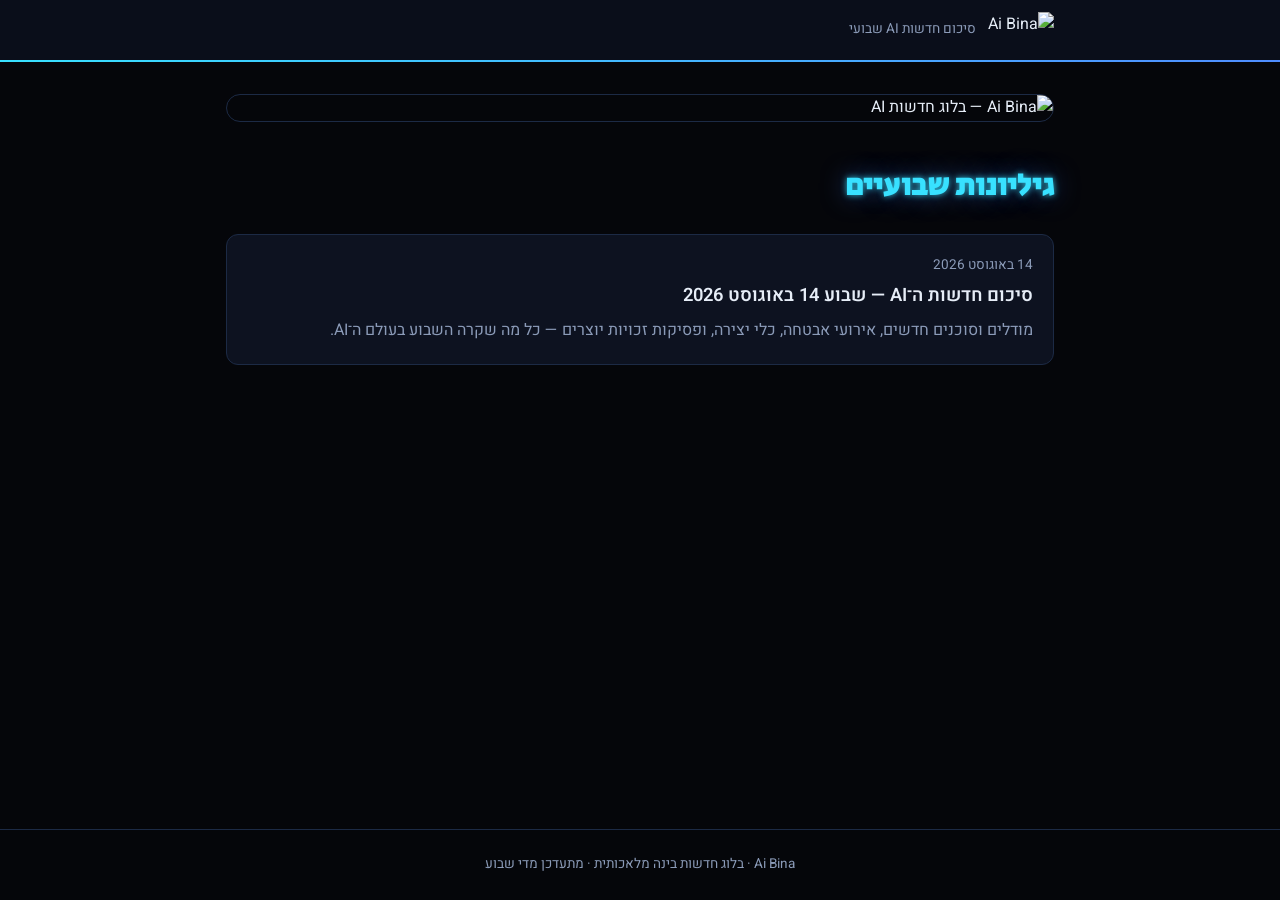
==== index.html @ dc97f465 "feat: homepage with hero and editions list" ====
<!DOCTYPE html>
<html lang="he" dir="rtl">
<head>
<meta charset="UTF-8">
<meta name="viewport" content="width=device-width, initial-scale=1">
<title>Ai Bina — חדשות AI</title>
<meta name="description" content="בלוג חדשות AI בעברית — סיכום שבועי של כל מה שחשוב בעולם הבינה המלאכותית.">
<link rel="preconnect" href="https://fonts.googleapis.com">
<link rel="preconnect" href="https://fonts.gstatic.com" crossorigin>
<link href="https://fonts.googleapis.com/css2?family=Secular+One&family=Heebo:wght@400;600&display=swap" rel="stylesheet">
<link rel="stylesheet" href="/assets/style.css">
</head>
<body>
<header>
  <a class="header-inner" href="/">
    <img class="logo" src="/assets/ai_bina_logo.jpeg" alt="Ai Bina">
    <span class="tagline">סיכום חדשות AI שבועי</span>
  </a>
  <div class="neon-line" aria-hidden="true"></div>
</header>

<main>
  <div class="hero">
    <img src="/assets/main_picture.jpeg" alt="Ai Bina — בלוג חדשות AI">
  </div>

  <h1 class="neon-text">גיליונות שבועיים</h1>
  <ul class="editions">
    <li>
      <a class="edition-card" href="/posts/2026-08-14">
        <div class="edition-date">14 באוגוסט 2026</div>
        <h2 class="edition-title">סיכום חדשות ה־AI — שבוע 14 באוגוסט 2026</h2>
        <p class="edition-desc">מודלים וסוכנים חדשים, אירועי אבטחה, כלי יצירה, ופסיקות זכויות יוצרים — כל מה שקרה השבוע בעולם ה־AI.</p>
      </a>
    </li>
  </ul>
</main>

<footer>
  Ai Bina · בלוג חדשות בינה מלאכותית · מתעדכן מדי שבוע
</footer>
</body>
</html>
---- assets/style.css ----
:root {
  --bg: #05060a;
  --surface: #0d1220;
  --border: #1c2a45;
  --text: #e6edf7;
  --muted: #8b9bb8;
  --neon-cyan: #38e1ff;
  --neon-blue: #4f8dff;
  --neon-purple: #a855f7;
  --font-body: "Heebo", sans-serif;
  --font-display: "Secular One", sans-serif;
}

* {
  box-sizing: border-box;
}

html {
  overflow-x: hidden;
}

body {
  margin: 0;
  background: var(--bg);
  color: var(--text);
  font-family: var(--font-body);
  line-height: 1.6;
  min-height: 100vh;
  display: flex;
  flex-direction: column;
}

a {
  color: inherit;
}

:focus-visible {
  outline: 2px solid var(--neon-cyan);
  outline-offset: 2px;
}

/* Header */
header {
  position: sticky;
  top: 0;
  z-index: 10;
  background: rgba(13, 18, 32, 0.75);
  backdrop-filter: blur(8px);
}

.header-inner {
  max-width: 860px;
  margin: 0 auto;
  padding: 0.75rem 1rem;
  display: flex;
  align-items: center;
  gap: 0.75rem;
  text-decoration: none;
}

.logo {
  height: 36px;
  width: auto;
  border-radius: 4px;
  display: block;
}

.tagline {
  font-size: 0.85rem;
  color: var(--muted);
}

@media (max-width: 560px) {
  .tagline {
    display: none;
  }
}

/* Signature element: the "power cable" feeding the neon sign */
.neon-line {
  height: 2px;
  background: linear-gradient(90deg, var(--neon-cyan), var(--neon-blue), var(--neon-purple), var(--neon-cyan));
  background-size: 300% 100%;
  animation: neon-flow 8s linear infinite;
}

@keyframes neon-flow {
  from {
    background-position: 0% 0;
  }
  to {
    background-position: 300% 0;
  }
}

@media (prefers-reduced-motion: reduce) {
  .neon-line {
    animation: none;
  }
}

/* Main content */
main {
  flex: 1;
  max-width: 860px;
  margin: 0 auto;
  width: 100%;
  padding: 2rem 1rem;
}

.hero {
  overflow: hidden;
  border-radius: 1rem;
  border: 1px solid var(--border);
  margin-bottom: 2.5rem;
}

.hero img {
  display: block;
  width: 100%;
  height: auto;
}

.neon-text {
  font-family: var(--font-display);
  color: var(--neon-cyan);
  text-shadow: 0 0 6px rgba(56, 225, 255, 0.8), 0 0 24px rgba(79, 141, 255, 0.5);
}

h1.neon-text {
  font-size: 1.9rem;
  margin: 0 0 1.5rem;
}

/* Editions list */
.editions {
  list-style: none;
  margin: 0;
  padding: 0;
  display: flex;
  flex-direction: column;
  gap: 1rem;
}

.edition-card {
  display: block;
  border: 1px solid var(--border);
  background: var(--surface);
  border-radius: 0.75rem;
  padding: 1.25rem;
  text-decoration: none;
  transition: border-color 0.2s ease, box-shadow 0.2s ease;
}

.edition-card:hover,
.edition-card:focus-visible {
  border-color: var(--neon-cyan);
  box-shadow: 0 0 20px rgba(56, 225, 255, 0.15);
}

.edition-date {
  font-size: 0.85rem;
  color: var(--muted);
  margin-bottom: 0.25rem;
}

.edition-title {
  font-size: 1.15rem;
  font-weight: 600;
  margin: 0;
}

.edition-desc {
  margin: 0.5rem 0 0;
  color: var(--muted);
}

/* Post page */
.back-link {
  display: inline-block;
  font-size: 0.9rem;
  color: var(--muted);
  text-decoration: none;
  margin-bottom: 1rem;
}

.back-link:hover,
.back-link:focus-visible {
  color: var(--neon-cyan);
}

.post-body h2 {
  font-family: var(--font-display);
  color: var(--neon-purple);
  font-size: 1.5rem;
  margin-top: 2.5rem;
  border-bottom: 1px solid var(--border);
  padding-bottom: 0.4rem;
}

.post-body h2:first-child {
  margin-top: 0;
}

.post-body h3 {
  font-family: var(--font-display);
  color: var(--neon-cyan);
  font-size: 1.15rem;
  margin-top: 1.8rem;
  margin-bottom: 0.5rem;
}

.post-body p {
  margin: 0.5rem 0 1.2rem;
}

.post-body strong {
  color: var(--neon-cyan);
  font-weight: 700;
}

/* Latin/code fragments inside RTL Hebrew text */
code,
.ltr {
  direction: ltr;
  unicode-bidi: isolate;
  display: inline-block;
}

code {
  background: var(--surface);
  border: 1px solid var(--border);
  border-radius: 4px;
  padding: 0 0.3em;
  font-size: 0.9em;
  font-family: ui-monospace, "SF Mono", Menlo, monospace;
}

/* Footer */
footer {
  border-top: 1px solid var(--border);
  padding: 1.5rem 1rem;
  text-align: center;
  font-size: 0.85rem;
  color: var(--muted);
}
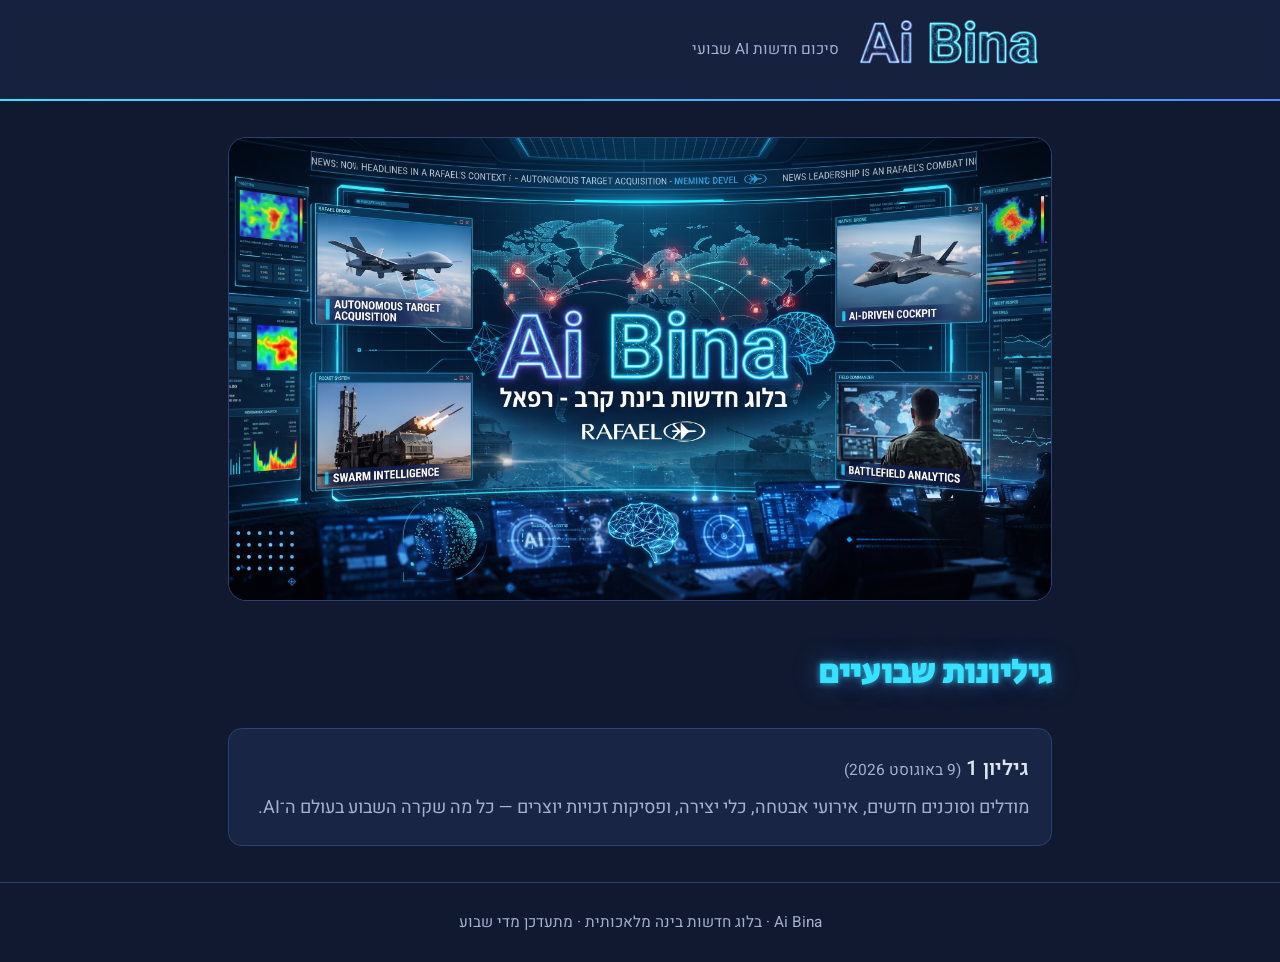
==== commit 6433a923: "feat: redesign weekly post — issue numbering, collapsible items, TOC, palette - Rename first edition" ====
--- a/index.html
+++ b/index.html
@@ -8,12 +8,12 @@
 <link rel="preconnect" href="https://fonts.googleapis.com">
 <link rel="preconnect" href="https://fonts.gstatic.com" crossorigin>
 <link href="https://fonts.googleapis.com/css2?family=Secular+One&family=Heebo:wght@400;600&display=swap" rel="stylesheet">
-<link rel="stylesheet" href="/assets/style.css">
+<link rel="stylesheet" href="assets/style.css">
 </head>
 <body>
 <header>
-  <a class="header-inner" href="/">
-    <img class="logo" src="/assets/ai_bina_logo.jpeg" alt="Ai Bina">
+  <a class="header-inner" href="index.html">
+    <img class="logo" src="assets/ai_bina_logo.png" alt="Ai Bina">
     <span class="tagline">סיכום חדשות AI שבועי</span>
   </a>
   <div class="neon-line" aria-hidden="true"></div>
@@ -21,15 +21,14 @@
 
 <main>
   <div class="hero">
-    <img src="/assets/main_picture.jpeg" alt="Ai Bina — בלוג חדשות AI">
+    <img src="assets/main_picture.jpeg" alt="Ai Bina — בלוג חדשות AI">
   </div>
 
   <h1 class="neon-text">גיליונות שבועיים</h1>
   <ul class="editions">
     <li>
-      <a class="edition-card" href="/posts/2026-08-14">
-        <div class="edition-date">14 באוגוסט 2026</div>
-        <h2 class="edition-title">סיכום חדשות ה־AI — שבוע 14 באוגוסט 2026</h2>
+      <a class="edition-card" href="posts/2026-08-09.html">
+        <h2 class="edition-title">גיליון 1 <span class="edition-date">(9 באוגוסט 2026)</span></h2>
         <p class="edition-desc">מודלים וסוכנים חדשים, אירועי אבטחה, כלי יצירה, ופסיקות זכויות יוצרים — כל מה שקרה השבוע בעולם ה־AI.</p>
       </a>
     </li>
--- a/assets/style.css
+++ b/assets/style.css
@@ -1,14 +1,15 @@
 :root {
-  --bg: #05060a;
-  --surface: #0d1220;
-  --border: #1c2a45;
-  --text: #e6edf7;
-  --muted: #8b9bb8;
+  --bg: #10192f;
+  --surface: #182544;
+  --border: #2e4270;
+  --text: #dce4f2;
+  --muted: #a3b1d1;
   --neon-cyan: #38e1ff;
   --neon-blue: #4f8dff;
   --neon-purple: #a855f7;
   --font-body: "Heebo", sans-serif;
   --font-display: "Secular One", sans-serif;
+  font-size: 18px;
 }
 
 * {
@@ -44,7 +45,7 @@
   position: sticky;
   top: 0;
   z-index: 10;
-  background: rgba(13, 18, 32, 0.75);
+  background: rgba(24, 37, 68, 0.75);
   backdrop-filter: blur(8px);
 }
 
@@ -59,9 +60,8 @@
 }
 
 .logo {
-  height: 36px;
+  height: 72px;
   width: auto;
-  border-radius: 4px;
   display: block;
 }
 
@@ -159,9 +159,10 @@
 }
 
 .edition-date {
-  font-size: 0.85rem;
-  color: var(--muted);
-  margin-bottom: 0.25rem;
+  font-size: 0.75em;
+  font-weight: 400;
+  color: var(--muted);
+  text-shadow: none;
 }
 
 .edition-title {
@@ -191,7 +192,7 @@
 
 .post-body h2 {
   font-family: var(--font-display);
-  color: var(--neon-purple);
+  color: var(--accent, var(--neon-purple));
   font-size: 1.5rem;
   margin-top: 2.5rem;
   border-bottom: 1px solid var(--border);
@@ -204,19 +205,205 @@
 
 .post-body h3 {
   font-family: var(--font-display);
-  color: var(--neon-cyan);
-  font-size: 1.15rem;
-  margin-top: 1.8rem;
-  margin-bottom: 0.5rem;
+  color: var(--accent, var(--neon-cyan));
+  font-size: 1.05rem;
+  margin: 0;
+  transition: text-shadow 0.2s ease;
 }
 
 .post-body p {
   margin: 0.5rem 0 1.2rem;
+  font-size: 1.08rem;
 }
 
 .post-body strong {
   color: var(--neon-cyan);
   font-weight: 700;
+}
+
+/* Category sections — each gets its own neon accent */
+.category {
+  margin-top: 2.5rem;
+}
+
+.category:first-child {
+  margin-top: 0;
+}
+
+.category-models {
+  --accent: var(--neon-cyan);
+}
+
+.category-tools {
+  --accent: var(--neon-blue);
+}
+
+.category-video {
+  --accent: var(--neon-purple);
+}
+
+/* Table of contents */
+.toc {
+  border: 1px solid var(--border);
+  border-radius: 0.75rem;
+  background: var(--surface);
+  padding: 1.25rem 1.5rem;
+  margin-bottom: 2.5rem;
+}
+
+.toc-title {
+  display: flex;
+  align-items: center;
+  gap: 0.5rem;
+  margin: 0 0 1rem !important;
+  font-family: var(--font-body) !important;
+  font-size: 0.8rem !important;
+  font-weight: 600;
+  letter-spacing: 0.14em;
+  text-transform: uppercase;
+  color: var(--muted) !important;
+}
+
+.toc-title::before {
+  content: "";
+  width: 0.5rem;
+  height: 0.5rem;
+  border-radius: 50%;
+  background: var(--neon-cyan);
+  box-shadow: 0 0 6px var(--neon-cyan), 0 0 2px var(--neon-cyan);
+  flex: none;
+}
+
+.toc > ol {
+  list-style: none;
+  margin: 0;
+  padding: 0;
+  display: flex;
+  flex-wrap: wrap;
+  gap: 0.7rem;
+}
+
+.toc > ol > li:nth-child(1) > a {
+  --chip-accent: var(--neon-cyan);
+}
+
+.toc > ol > li:nth-child(2) > a {
+  --chip-accent: var(--neon-blue);
+}
+
+.toc > ol > li:nth-child(3) > a {
+  --chip-accent: var(--neon-purple);
+}
+
+.toc > ol > li > a {
+  display: inline-flex;
+  align-items: center;
+  gap: 0.55rem;
+  padding: 0.55rem 1.1rem;
+  border: 1px solid var(--border);
+  border-radius: 999px;
+  font-weight: 600;
+  font-size: 0.92rem;
+  text-decoration: none;
+  color: var(--text);
+  transition: border-color 0.2s ease, box-shadow 0.2s ease, background 0.2s ease;
+}
+
+.toc > ol > li > a::before {
+  content: "";
+  width: 0.5rem;
+  height: 0.5rem;
+  border-radius: 50%;
+  background: var(--chip-accent, var(--neon-cyan));
+  box-shadow: 0 0 6px var(--chip-accent, var(--neon-cyan));
+  flex: none;
+}
+
+.toc > ol > li > a:hover,
+.toc > ol > li > a:focus-visible,
+.toc > ol > li > a:active {
+  border-color: var(--chip-accent, var(--neon-cyan));
+  background: rgba(255, 255, 255, 0.03);
+  box-shadow: 0 0 16px color-mix(in srgb, var(--chip-accent, var(--neon-cyan)) 30%, transparent);
+}
+
+/* Accordion news items */
+.post-body details {
+  border: 1px solid var(--border);
+  border-inline-start: 3px solid var(--accent, var(--neon-cyan));
+  border-radius: 0.5rem;
+  background: var(--surface);
+  margin: 0.9rem 0;
+  padding: 0 1.1rem;
+  transition: border-color 0.2s ease, box-shadow 0.2s ease;
+}
+
+.post-body details[open] {
+  box-shadow: 0 0 20px color-mix(in srgb, var(--accent, var(--neon-cyan)) 12%, transparent);
+}
+
+.post-body summary {
+  cursor: pointer;
+  list-style: none;
+  padding: 1rem 0;
+  display: flex;
+  align-items: center;
+  justify-content: space-between;
+  gap: 1rem;
+}
+
+.post-body summary::-webkit-details-marker {
+  display: none;
+}
+
+.post-body summary::after {
+  content: "+";
+  flex: none;
+  width: 1.6rem;
+  height: 1.6rem;
+  display: inline-flex;
+  align-items: center;
+  justify-content: center;
+  border: 1px solid var(--accent, var(--neon-cyan));
+  border-radius: 50%;
+  color: var(--accent, var(--neon-cyan));
+  font-family: ui-monospace, "SF Mono", Menlo, monospace;
+  font-size: 1rem;
+  transition: transform 0.25s ease, background 0.2s ease;
+}
+
+.post-body details[open] summary::after {
+  transform: rotate(45deg);
+  background: var(--accent, var(--neon-cyan));
+  color: var(--bg);
+}
+
+.post-body details:not([open]) summary:hover::after,
+.post-body details:not([open]) summary:focus-visible::after,
+.post-body details:not([open]) summary:active::after {
+  background: color-mix(in srgb, var(--accent, var(--neon-cyan)) 18%, transparent);
+}
+
+.post-body summary:hover h3,
+.post-body summary:focus-visible h3,
+.post-body summary:active h3 {
+  text-shadow: 0 0 10px color-mix(in srgb, var(--accent, var(--neon-cyan)) 60%, transparent);
+}
+
+.news-body {
+  padding-bottom: 1rem;
+}
+
+.back-to-toc {
+  display: inline-block;
+  font-size: 0.8rem;
+  color: var(--muted);
+  text-decoration: none;
+}
+
+.back-to-toc:hover,
+.back-to-toc:focus-visible {
+  color: var(--neon-cyan);
 }
 
 /* Latin/code fragments inside RTL Hebrew text */
@@ -244,3 +431,50 @@
   font-size: 0.85rem;
   color: var(--muted);
 }
+
+/* Small phones — tighter gutters, fluid headline scale, roomier tap targets */
+@media (max-width: 480px) {
+  main {
+    padding: 1.5rem 0.85rem;
+  }
+
+  h1.neon-text {
+    font-size: clamp(1.4rem, 7vw, 1.9rem);
+  }
+
+  .post-body h2 {
+    font-size: 1.25rem;
+    margin-top: 2rem;
+  }
+
+  .post-body details {
+    padding: 0 0.9rem;
+  }
+
+  .toc {
+    padding: 1rem 1.1rem;
+  }
+
+  .toc > ol > li > a {
+    padding: 0.65rem 1.1rem;
+  }
+
+  .post-body summary::after {
+    width: 1.75rem;
+    height: 1.75rem;
+  }
+
+  .logo {
+    height: 56px;
+  }
+}
+
+@supports (padding: max(0px)) {
+  header {
+    padding-top: env(safe-area-inset-top);
+  }
+
+  footer {
+    padding-bottom: max(1.5rem, env(safe-area-inset-bottom));
+  }
+}
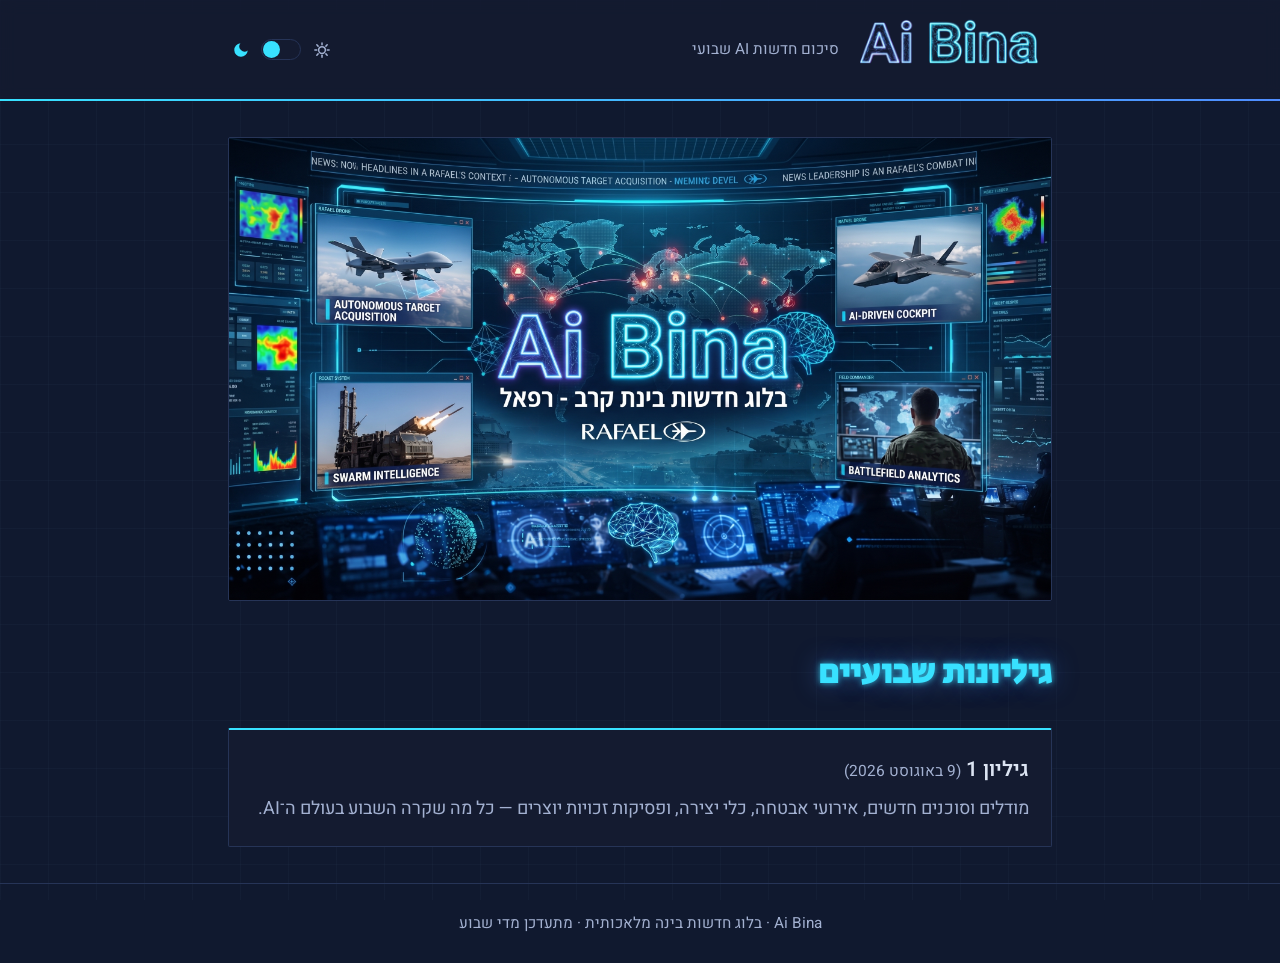
==== commit 54d54a73: "feat: HUD-style redesign, light theme toggle, sharper visual language - Redesign the technical-panel" ====
--- a/index.html
+++ b/index.html
@@ -3,6 +3,7 @@
 <head>
 <meta charset="UTF-8">
 <meta name="viewport" content="width=device-width, initial-scale=1">
+<script src="assets/theme.js"></script>
 <title>Ai Bina — חדשות AI</title>
 <meta name="description" content="בלוג חדשות AI בעברית — סיכום שבועי של כל מה שחשוב בעולם הבינה המלאכותית.">
 <link rel="preconnect" href="https://fonts.googleapis.com">
@@ -12,10 +13,33 @@
 </head>
 <body>
 <header>
-  <a class="header-inner" href="index.html">
-    <img class="logo" src="assets/ai_bina_logo.png" alt="Ai Bina">
-    <span class="tagline">סיכום חדשות AI שבועי</span>
-  </a>
+  <div class="header-bar">
+    <a class="header-inner" href="index.html">
+      <img class="logo" src="assets/ai_bina_logo.png" alt="Ai Bina">
+      <span class="tagline">סיכום חדשות AI שבועי</span>
+    </a>
+    <div class="theme-toggle" role="group" aria-label="החלפת ערכת נושא">
+      <button type="button" class="theme-toggle-btn" data-set-theme="light" aria-label="מצב בהיר" aria-pressed="false">
+        <svg class="icon-sun" viewBox="0 0 24 24" aria-hidden="true">
+          <circle cx="12" cy="12" r="4.5"></circle>
+          <line x1="12" y1="2.5" x2="12" y2="5"></line>
+          <line x1="12" y1="19" x2="12" y2="21.5"></line>
+          <line x1="2.5" y1="12" x2="5" y2="12"></line>
+          <line x1="19" y1="12" x2="21.5" y2="12"></line>
+          <line x1="5.1" y1="5.1" x2="6.8" y2="6.8"></line>
+          <line x1="17.2" y1="17.2" x2="18.9" y2="18.9"></line>
+          <line x1="5.1" y1="18.9" x2="6.8" y2="17.2"></line>
+          <line x1="17.2" y1="6.8" x2="18.9" y2="5.1"></line>
+        </svg>
+      </button>
+      <button type="button" class="toggle-track" data-toggle-theme aria-label="החלפת ערכת נושא"><span class="toggle-knob"></span></button>
+      <button type="button" class="theme-toggle-btn" data-set-theme="dark" aria-label="מצב כהה" aria-pressed="true">
+        <svg class="icon-moon" viewBox="0 0 24 24" aria-hidden="true">
+          <path d="M21 12.79A9 9 0 1 1 11.21 3 7 7 0 0 0 21 12.79z"></path>
+        </svg>
+      </button>
+    </div>
+  </div>
   <div class="neon-line" aria-hidden="true"></div>
 </header>
 
--- a/assets/style.css
+++ b/assets/style.css
@@ -1,15 +1,32 @@
 :root {
   --bg: #10192f;
-  --surface: #182544;
-  --border: #2e4270;
+  --surface: #141b30;
+  --border: #263457;
   --text: #dce4f2;
   --muted: #a3b1d1;
   --neon-cyan: #38e1ff;
   --neon-blue: #4f8dff;
   --neon-purple: #a855f7;
+  --grid-line: rgba(140, 170, 220, 0.035);
   --font-body: "Heebo", sans-serif;
   --font-display: "Secular One", sans-serif;
+  --font-mono: ui-monospace, "SF Mono", Menlo, monospace;
+  --radius: 2px;
   font-size: 18px;
+}
+
+/* Light theme — "blueprint" mode: same technical-panel language, ink on paper
+   instead of glow on dark glass. Toggled via [data-theme] on <html>. */
+html[data-theme="light"] {
+  --bg: #eef2f9;
+  --surface: #ffffff;
+  --border: #c7d2e3;
+  --text: #16213a;
+  --muted: #55648a;
+  --neon-cyan: #0891b2;
+  --neon-blue: #3457c9;
+  --neon-purple: #8b2fd4;
+  --grid-line: rgba(30, 55, 100, 0.05);
 }
 
 * {
@@ -22,7 +39,11 @@
 
 body {
   margin: 0;
-  background: var(--bg);
+  background:
+    linear-gradient(var(--grid-line) 1px, transparent 1px) 0 0 / 48px 48px,
+    linear-gradient(90deg, var(--grid-line) 1px, transparent 1px) 0 0 / 48px 48px,
+    var(--bg);
+  background-attachment: fixed;
   color: var(--text);
   font-family: var(--font-body);
   line-height: 1.6;
@@ -45,17 +66,25 @@
   position: sticky;
   top: 0;
   z-index: 10;
-  background: rgba(24, 37, 68, 0.75);
+  background: color-mix(in srgb, var(--surface) 75%, transparent);
   backdrop-filter: blur(8px);
 }
 
-.header-inner {
+.header-bar {
   max-width: 860px;
   margin: 0 auto;
   padding: 0.75rem 1rem;
   display: flex;
   align-items: center;
+  justify-content: space-between;
   gap: 0.75rem;
+}
+
+.header-inner {
+  display: flex;
+  align-items: center;
+  gap: 0.75rem;
+  min-width: 0;
   text-decoration: none;
 }
 
@@ -68,6 +97,83 @@
 .tagline {
   font-size: 0.85rem;
   color: var(--muted);
+  white-space: nowrap;
+}
+
+.theme-toggle {
+  display: inline-flex;
+  align-items: center;
+  gap: 0.45rem;
+  flex: none;
+}
+
+.theme-toggle-btn {
+  display: inline-flex;
+  border: none;
+  background: none;
+  padding: 0.2rem;
+  cursor: pointer;
+  line-height: 0;
+}
+
+.theme-toggle-btn svg {
+  width: 1rem;
+  height: 1rem;
+  flex: none;
+}
+
+.icon-sun {
+  fill: none;
+  stroke: var(--muted);
+  stroke-width: 2;
+  stroke-linecap: round;
+  transition: stroke 0.2s ease;
+}
+
+.icon-moon {
+  fill: var(--muted);
+  transition: fill 0.2s ease;
+}
+
+html:not([data-theme="light"]) .icon-moon {
+  fill: var(--neon-cyan);
+}
+
+html[data-theme="light"] .icon-sun {
+  stroke: var(--neon-cyan);
+}
+
+.toggle-track {
+  position: relative;
+  width: 2.2rem;
+  height: 1.2rem;
+  border: 1px solid var(--border);
+  border-radius: 999px;
+  background: var(--surface);
+  flex: none;
+  padding: 0;
+  cursor: pointer;
+  transition: border-color 0.2s ease;
+}
+
+.toggle-track:hover,
+.toggle-track:focus-visible {
+  border-color: var(--neon-cyan);
+}
+
+.toggle-knob {
+  position: absolute;
+  top: 1px;
+  inset-inline-end: 1px;
+  width: 0.95rem;
+  height: 0.95rem;
+  border-radius: 50%;
+  background: var(--neon-cyan);
+  transition: inset-inline-end 0.2s ease;
+}
+
+html[data-theme="light"] .toggle-knob {
+  inset-inline-end: calc(100% - 0.95rem - 1px);
 }
 
 @media (max-width: 560px) {
@@ -110,7 +216,7 @@
 
 .hero {
   overflow: hidden;
-  border-radius: 1rem;
+  border-radius: var(--radius);
   border: 1px solid var(--border);
   margin-bottom: 2.5rem;
 }
@@ -124,7 +230,8 @@
 .neon-text {
   font-family: var(--font-display);
   color: var(--neon-cyan);
-  text-shadow: 0 0 6px rgba(56, 225, 255, 0.8), 0 0 24px rgba(79, 141, 255, 0.5);
+  text-shadow: 0 0 6px color-mix(in srgb, var(--neon-cyan) 80%, transparent),
+    0 0 24px color-mix(in srgb, var(--neon-blue) 50%, transparent);
 }
 
 h1.neon-text {
@@ -145,8 +252,9 @@
 .edition-card {
   display: block;
   border: 1px solid var(--border);
+  border-top: 2px solid var(--neon-cyan);
   background: var(--surface);
-  border-radius: 0.75rem;
+  border-radius: var(--radius);
   padding: 1.25rem;
   text-decoration: none;
   transition: border-color 0.2s ease, box-shadow 0.2s ease;
@@ -155,7 +263,7 @@
 .edition-card:hover,
 .edition-card:focus-visible {
   border-color: var(--neon-cyan);
-  box-shadow: 0 0 20px rgba(56, 225, 255, 0.15);
+  box-shadow: 0 0 10px color-mix(in srgb, var(--neon-cyan) 18%, transparent);
 }
 
 .edition-date {
@@ -205,10 +313,14 @@
 
 .post-body h3 {
   font-family: var(--font-display);
-  color: var(--accent, var(--neon-cyan));
+  color: var(--text);
   font-size: 1.05rem;
   margin: 0;
-  transition: text-shadow 0.2s ease;
+  transition: color 0.2s ease, text-shadow 0.2s ease;
+}
+
+.post-body details[open] summary h3 {
+  color: var(--accent, var(--neon-cyan));
 }
 
 .post-body p {
@@ -217,7 +329,7 @@
 }
 
 .post-body strong {
-  color: var(--neon-cyan);
+  color: var(--accent, var(--neon-cyan));
   font-weight: 700;
 }
 
@@ -245,7 +357,7 @@
 /* Table of contents */
 .toc {
   border: 1px solid var(--border);
-  border-radius: 0.75rem;
+  border-radius: var(--radius);
   background: var(--surface);
   padding: 1.25rem 1.5rem;
   margin-bottom: 2.5rem;
@@ -268,9 +380,8 @@
   content: "";
   width: 0.5rem;
   height: 0.5rem;
-  border-radius: 50%;
   background: var(--neon-cyan);
-  box-shadow: 0 0 6px var(--neon-cyan), 0 0 2px var(--neon-cyan);
+  box-shadow: 0 0 5px var(--neon-cyan);
   flex: none;
 }
 
@@ -299,9 +410,10 @@
   display: inline-flex;
   align-items: center;
   gap: 0.55rem;
-  padding: 0.55rem 1.1rem;
-  border: 1px solid var(--border);
-  border-radius: 999px;
+  padding: 0.5rem 1rem;
+  border: 1px solid var(--border);
+  border-bottom: 2px solid var(--chip-accent, var(--neon-cyan));
+  border-radius: var(--radius);
   font-weight: 600;
   font-size: 0.92rem;
   text-decoration: none;
@@ -311,11 +423,10 @@
 
 .toc > ol > li > a::before {
   content: "";
-  width: 0.5rem;
-  height: 0.5rem;
-  border-radius: 50%;
+  width: 0.45rem;
+  height: 0.45rem;
   background: var(--chip-accent, var(--neon-cyan));
-  box-shadow: 0 0 6px var(--chip-accent, var(--neon-cyan));
+  box-shadow: 0 0 5px var(--chip-accent, var(--neon-cyan));
   flex: none;
 }
 
@@ -324,14 +435,14 @@
 .toc > ol > li > a:active {
   border-color: var(--chip-accent, var(--neon-cyan));
   background: rgba(255, 255, 255, 0.03);
-  box-shadow: 0 0 16px color-mix(in srgb, var(--chip-accent, var(--neon-cyan)) 30%, transparent);
+  box-shadow: 0 0 8px color-mix(in srgb, var(--chip-accent, var(--neon-cyan)) 30%, transparent);
 }
 
 /* Accordion news items */
 .post-body details {
   border: 1px solid var(--border);
-  border-inline-start: 3px solid var(--accent, var(--neon-cyan));
-  border-radius: 0.5rem;
+  border-top: 2px solid var(--accent, var(--neon-cyan));
+  border-radius: var(--radius);
   background: var(--surface);
   margin: 0.9rem 0;
   padding: 0 1.1rem;
@@ -339,7 +450,8 @@
 }
 
 .post-body details[open] {
-  box-shadow: 0 0 20px color-mix(in srgb, var(--accent, var(--neon-cyan)) 12%, transparent);
+  border-color: var(--accent, var(--neon-cyan));
+  box-shadow: 0 0 10px color-mix(in srgb, var(--accent, var(--neon-cyan)) 18%, transparent);
 }
 
 .post-body summary {
@@ -365,15 +477,15 @@
   align-items: center;
   justify-content: center;
   border: 1px solid var(--accent, var(--neon-cyan));
-  border-radius: 50%;
+  border-radius: var(--radius);
   color: var(--accent, var(--neon-cyan));
-  font-family: ui-monospace, "SF Mono", Menlo, monospace;
+  font-family: var(--font-mono);
   font-size: 1rem;
-  transition: transform 0.25s ease, background 0.2s ease;
+  transition: background 0.2s ease, color 0.2s ease;
 }
 
 .post-body details[open] summary::after {
-  transform: rotate(45deg);
+  content: "−";
   background: var(--accent, var(--neon-cyan));
   color: var(--bg);
 }
@@ -387,7 +499,8 @@
 .post-body summary:hover h3,
 .post-body summary:focus-visible h3,
 .post-body summary:active h3 {
-  text-shadow: 0 0 10px color-mix(in srgb, var(--accent, var(--neon-cyan)) 60%, transparent);
+  color: var(--accent, var(--neon-cyan));
+  text-shadow: 0 0 6px color-mix(in srgb, var(--accent, var(--neon-cyan)) 50%, transparent);
 }
 
 .news-body {
@@ -417,10 +530,10 @@
 code {
   background: var(--surface);
   border: 1px solid var(--border);
-  border-radius: 4px;
+  border-radius: var(--radius);
   padding: 0 0.3em;
   font-size: 0.9em;
-  font-family: ui-monospace, "SF Mono", Menlo, monospace;
+  font-family: var(--font-mono);
 }
 
 /* Footer */
